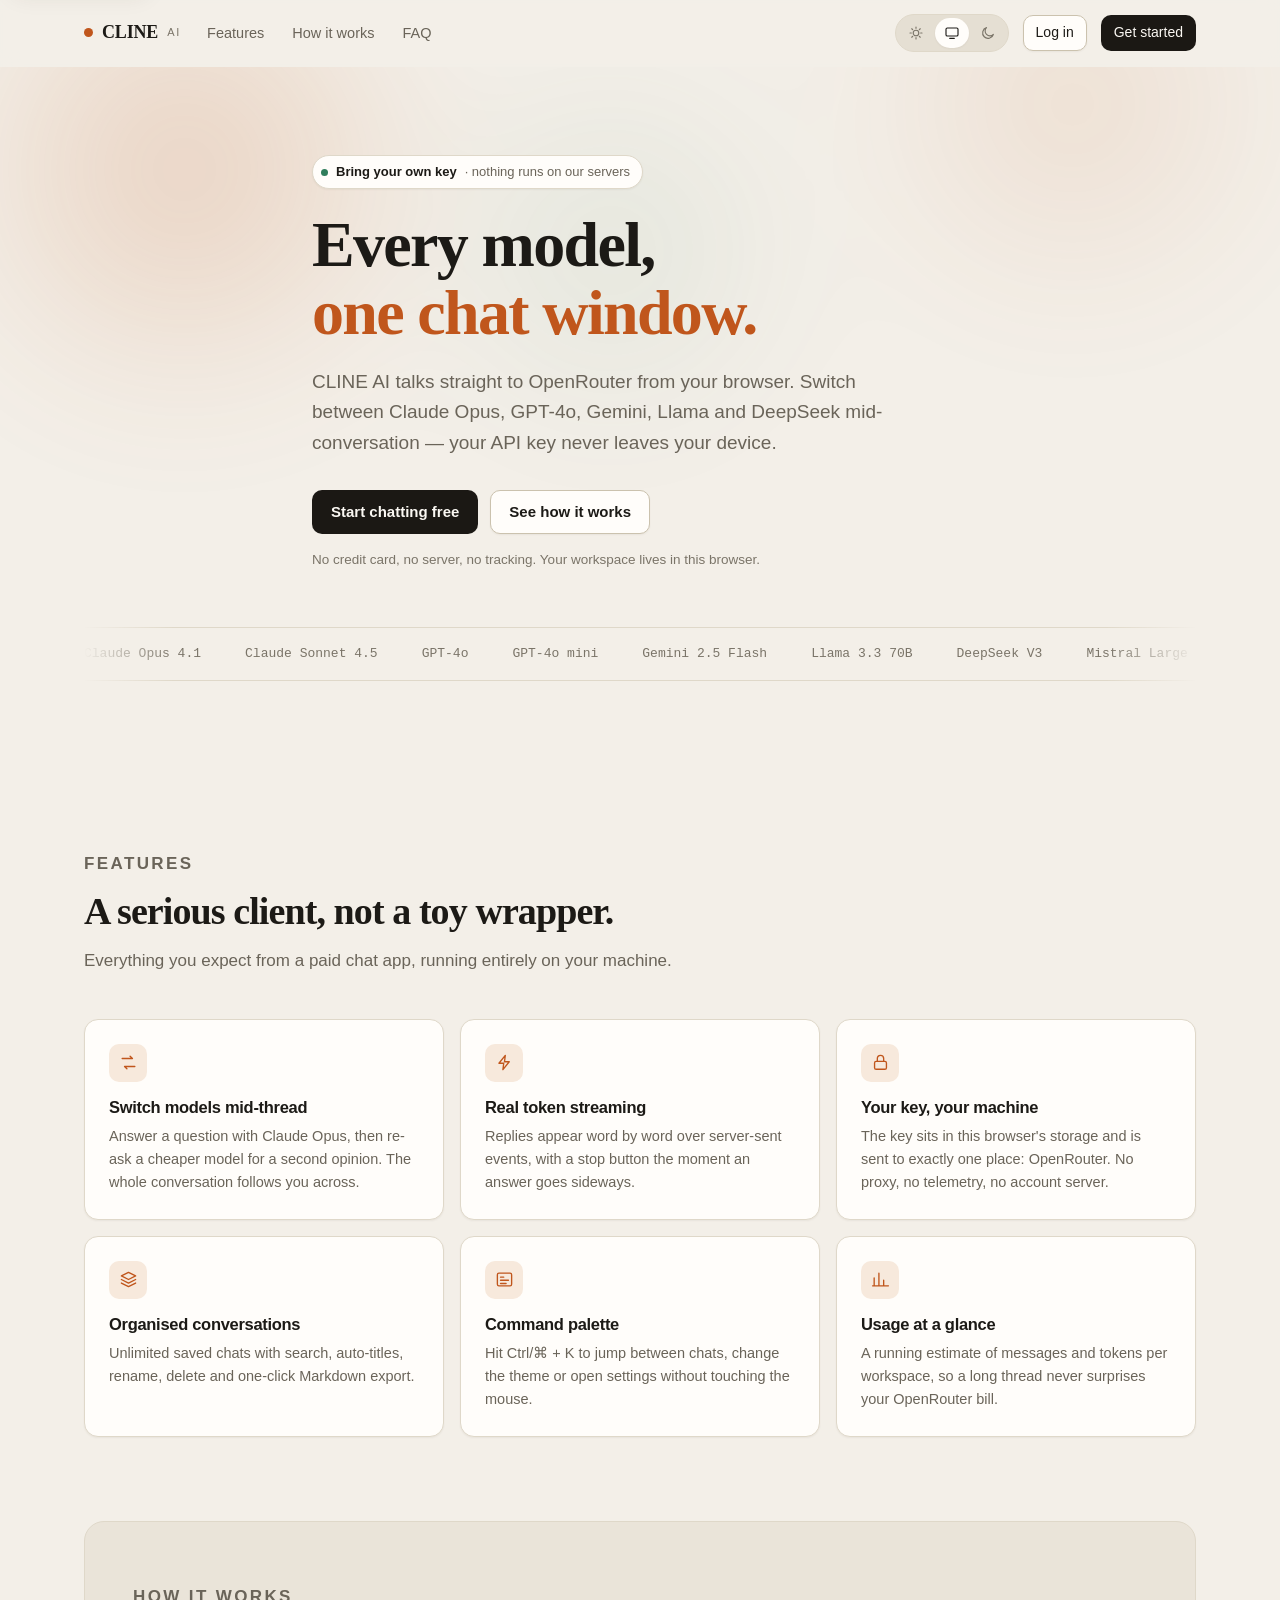
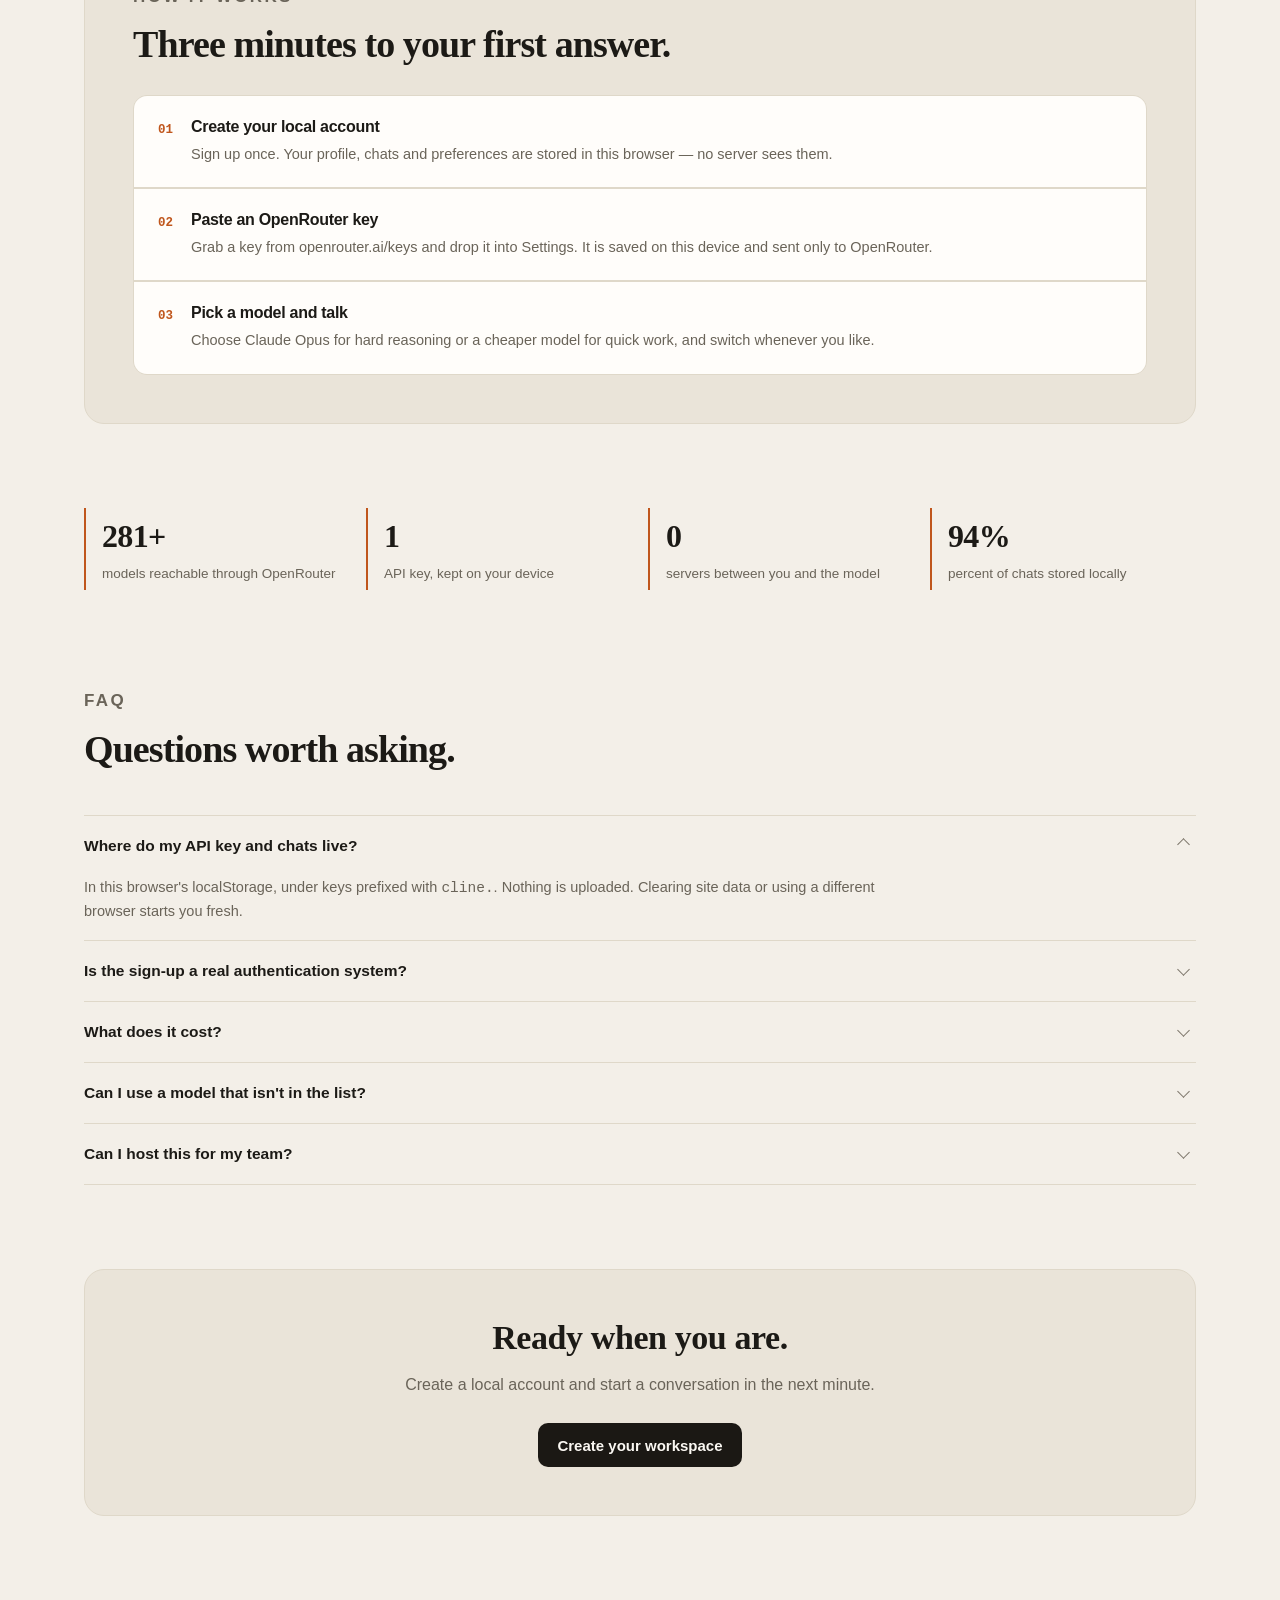
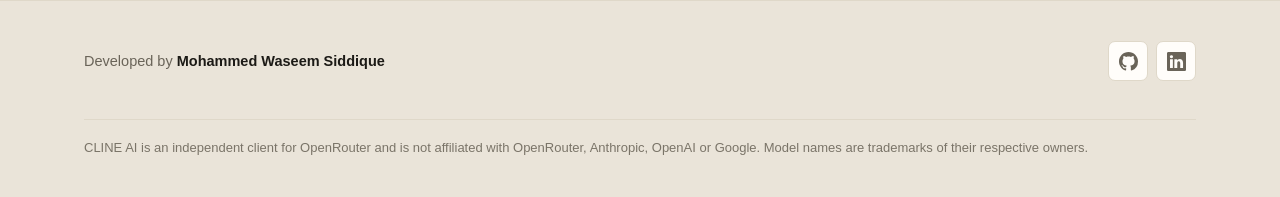
==== index.html @ dcaf340c "First Version" ====
<!doctype html>
<html lang="en">
<head>
<meta charset="utf-8" />
<meta name="viewport" content="width=device-width, initial-scale=1, viewport-fit=cover" />
<title>CLINE AI — one chat window for every model</title>
<meta name="description" content="CLINE AI is a browser-native chat client for OpenRouter. Switch between Claude, GPT, Gemini, Llama and DeepSeek in one window, with your key kept on your own device." />
<link rel="icon" href="data:image/svg+xml,%3Csvg xmlns='http://www.w3.org/2000/svg' viewBox='0 0 32 32'%3E%3Crect width='32' height='32' rx='7' fill='%23C0561C'/%3E%3Crect x='9' y='7' width='2.6' height='18' rx='1.3' fill='white'/%3E%3Crect x='15' y='12' width='8' height='2.6' rx='1.3' fill='white'/%3E%3Crect x='15' y='18' width='5' height='2.6' rx='1.3' fill='white'/%3E%3C/svg%3E" />
<link rel="stylesheet" href="assets/css/base.css" />
<link rel="stylesheet" href="assets/css/landing.css" />
<script>(function(){try{var p=localStorage.getItem("cline.theme")||"system";var d=p==="dark"||(p==="system"&&matchMedia("(prefers-color-scheme: dark)").matches);document.documentElement.setAttribute("data-theme",d?"dark":"light");}catch(e){}})();</script>
</head>
<body>
<div class="splash" id="splash" aria-hidden="true">
  <div class="splash-mark"><span></span></div>
  <p>Cline AI</p>
</div>
<a class="skip" href="#main">Skip to content</a>

<header class="nav" id="nav">
  <div class="wrap nav-in">
    <a class="brand" href="index.html"><b>CLINE</b><span>AI</span></a>
    <nav class="nav-links" aria-label="Sections">
      <a href="#features">Features</a>
      <a href="#how">How it works</a>
      <a href="#faq">FAQ</a>
    </nav>
    <div class="grow"></div>
    <div class="theme-switch" id="themeSwitch" role="group" aria-label="Colour theme">
      <button type="button" data-theme-set="light" aria-label="Light theme" title="Light">
        <svg viewBox="0 0 24 24" aria-hidden="true"><circle cx="12" cy="12" r="4.2"/><path d="M12 3v2M12 19v2M3 12h2M19 12h2M5.6 5.6l1.4 1.4M17 17l1.4 1.4M18.4 5.6L17 7M7 17l-1.4 1.4"/></svg>
      </button>
      <button type="button" data-theme-set="system" aria-label="Match system theme" title="System">
        <svg viewBox="0 0 24 24" aria-hidden="true"><rect x="3" y="4.5" width="18" height="12" rx="2"/><path d="M8.5 20h7"/></svg>
      </button>
      <button type="button" data-theme-set="dark" aria-label="Dark theme" title="Dark">
        <svg viewBox="0 0 24 24" aria-hidden="true"><path d="M20 14.2A8.2 8.2 0 1 1 9.8 4a6.6 6.6 0 0 0 10.2 10.2z"/></svg>
      </button>
    </div>
    <a class="btn secondary sm" href="auth.html" id="navLogin">Log in</a>
    <a class="btn sm" href="auth.html?mode=signup" id="navCta">Get started</a>
  </div>
</header>

<main id="main">
  <section class="hero">
    <div class="aurora" aria-hidden="true"><i></i><i></i><i></i></div>
    <div class="wrap hero-in">
      <span class="pill reveal"><span class="dot"></span> <b>Bring your own key</b> · nothing runs on our servers</span>
      <h1 class="reveal">Every model,<br /><em>one chat window.</em></h1>
      <p class="lede reveal">CLINE AI talks straight to OpenRouter from your browser. Switch between Claude Opus, GPT-4o, Gemini, Llama and DeepSeek mid-conversation — your API key never leaves your device.</p>
      <div class="cta reveal">
        <a class="btn" href="auth.html?mode=signup" id="heroCta">Start chatting free</a>
        <a class="btn secondary" href="#how">See how it works</a>
      </div>
      <p class="microcopy reveal">No credit card, no server, no tracking. Your workspace lives in this browser.</p>
    </div>
    <div class="wrap">
      <div class="marquee reveal" aria-hidden="true">
        <div class="marquee-track" id="track"></div>
      </div>
    </div>
  </section>

  <section id="features">
    <div class="wrap">
      <div class="sec-head reveal">
        <p class="eyebrow">FEATURES</p>
        <h2>A serious client, not a toy wrapper.</h2>
        <p>Everything you expect from a paid chat app, running entirely on your machine.</p>
      </div>
      <div class="grid" id="featureGrid"></div>
    </div>
  </section>

  <section id="how" style="padding-top:0">
    <div class="wrap">
      <div class="panel">
        <div class="sec-head reveal" style="margin-bottom:28px">
          <p class="eyebrow">HOW IT WORKS</p>
          <h2>Three minutes to your first answer.</h2>
        </div>
        <div class="steps reveal">
          <div class="step"><b></b><div><h3>Create your local account</h3><p>Sign up once. Your profile, chats and preferences are stored in this browser — no server sees them.</p></div></div>
          <div class="step"><b></b><div><h3>Paste an OpenRouter key</h3><p>Grab a key from openrouter.ai/keys and drop it into Settings. It is saved on this device and sent only to OpenRouter.</p></div></div>
          <div class="step"><b></b><div><h3>Pick a model and talk</h3><p>Choose Claude Opus for hard reasoning or a cheaper model for quick work, and switch whenever you like.</p></div></div>
        </div>
      </div>
    </div>
  </section>

  <section style="padding-top:0">
    <div class="wrap">
      <div class="stats reveal" id="stats">
        <div class="stat"><b data-count="300">0</b><span>models reachable through OpenRouter</span></div>
        <div class="stat"><b data-count="1">0</b><span>API key, kept on your device</span></div>
        <div class="stat"><b data-count="0">0</b><span>servers between you and the model</span></div>
        <div class="stat"><b data-count="100">0</b><span>percent of chats stored locally</span></div>
      </div>
    </div>
  </section>

  <section id="faq" style="padding-top:0">
    <div class="wrap">
      <div class="sec-head reveal">
        <p class="eyebrow">FAQ</p>
        <h2>Questions worth asking.</h2>
      </div>
      <div class="faq reveal">
        <details open><summary>Where do my API key and chats live?</summary><p>In this browser's localStorage, under keys prefixed with <code>cline.</code>. Nothing is uploaded. Clearing site data or using a different browser starts you fresh.</p></details>
        <details><summary>Is the sign-up a real authentication system?</summary><p>No — and that is deliberate. Accounts are created and verified locally so the app can keep separate workspaces per person on a shared machine. There is no backend, so treat it as a profile switcher rather than a security boundary.</p></details>
        <details><summary>What does it cost?</summary><p>The app is free. You pay OpenRouter directly for whatever tokens you use, at their per-model rates.</p></details>
        <details><summary>Can I use a model that isn't in the list?</summary><p>Yes. Settings has an "Other model ID" field that accepts any identifier listed on openrouter.ai/models.</p></details>
        <details><summary>Can I host this for my team?</summary><p>You can, but put a small proxy in front of OpenRouter that holds the key server-side. A browser-held key is visible to anyone using that browser.</p></details>
      </div>
    </div>
  </section>

  <section style="padding-top:0">
    <div class="wrap">
      <div class="panel reveal" style="text-align:center">
        <h2 style="font-size:clamp(24px,3.4vw,34px)">Ready when you are.</h2>
        <p style="margin:14px auto 26px;color:var(--ink-2);max-width:32rem">Create a local account and start a conversation in the next minute.</p>
        <a class="btn" href="auth.html?mode=signup">Create your workspace</a>
      </div>
    </div>
  </section>
</main>

<footer class="site">
  <div class="wrap foot">
    <p class="credit">Developed by <b>Mohammed Waseem Siddique</b></p>
    <div class="grow"></div>
    <div class="socials">
      <a href="https://github.com/waseem-siddique/" target="_blank" rel="noopener noreferrer" aria-label="GitHub profile of Mohammed Waseem Siddique" title="GitHub">
        <svg viewBox="0 0 16 16" aria-hidden="true"><path d="M8 0C3.58 0 0 3.58 0 8c0 3.54 2.29 6.53 5.47 7.59.4.07.55-.17.55-.38 0-.19-.01-.82-.01-1.49-2.01.37-2.53-.49-2.69-.94-.09-.23-.48-.94-.82-1.13-.28-.15-.68-.52-.01-.53.63-.01 1.08.58 1.23.82.72 1.21 1.87.87 2.33.66.07-.52.28-.87.51-1.07-1.78-.2-3.64-.89-3.64-3.95 0-.87.31-1.59.82-2.15-.08-.2-.36-1.02.08-2.12 0 0 .67-.21 2.2.82.64-.18 1.32-.27 2-.27.68 0 1.36.09 2 .27 1.53-1.04 2.2-.82 2.2-.82.44 1.1.16 1.92.08 2.12.51.56.82 1.27.82 2.15 0 3.07-1.87 3.75-3.65 3.95.29.25.54.73.54 1.48 0 1.07-.01 1.93-.01 2.2 0 .21.15.46.55.38A8.01 8.01 0 0 0 16 8c0-4.42-3.58-8-8-8z"/></svg>
      </a>
      <a href="https://www.linkedin.com/in/waseemop/" target="_blank" rel="noopener noreferrer" aria-label="LinkedIn profile of Mohammed Waseem Siddique" title="LinkedIn">
        <svg viewBox="0 0 16 16" aria-hidden="true"><path d="M0 1.15C0 .51.53 0 1.18 0h13.64C15.47 0 16 .51 16 1.15v13.7c0 .64-.53 1.15-1.18 1.15H1.18C.53 16 0 15.49 0 14.85V1.15zM4.94 13.4V6.17H2.54v7.23h2.4zM3.74 5.18c.84 0 1.36-.55 1.36-1.24-.02-.71-.52-1.24-1.34-1.24-.82 0-1.36.53-1.36 1.24 0 .69.52 1.24 1.32 1.24h.02zm2.5 8.22h2.4V9.35c0-.21.02-.43.08-.58.17-.43.56-.88 1.21-.88.85 0 1.19.65 1.19 1.6v3.91h2.4V9.22c0-2.22-1.18-3.25-2.76-3.25-1.29 0-1.86.71-2.18 1.2h.02V6.17h-2.4c.03.68 0 7.23 0 7.23z"/></svg>
      </a>
    </div>
    <p class="legal">CLINE AI is an independent client for OpenRouter and is not affiliated with OpenRouter, Anthropic, OpenAI or Google. Model names are trademarks of their respective owners.</p>
  </div>
</footer>

<script src="assets/js/core.js"></script>
<script src="assets/js/landing.js"></script>
</body>
</html>
---- assets/css/base.css ----
/* CLINE AI — design tokens, primitives, shared components */
:root{
  --canvas:#F3EFE8; --surface:#EAE4D9; --raised:#FFFDFA; --sunken:#E5DFD3;
  --border:#DFD8C9; --border-strong:#CBC2AE;
  --ink:#1C1A16; --ink-2:#6A6459; --ink-3:#7A7468;
  --accent:#C0561C; --accent-hover:#A64814; --accent-ink:#FFFFFF; --accent-soft:#F7E9DC;
  --btn-ink:#1B1814; --btn-ink-hover:#332E27; --btn-ink-text:#FBF8F3;
  --good:#2F7D5B; --info:#4E7FB8; --danger:#B03D2C; --danger-soft:#F8E7E3;
  --shadow-1:0 1px 2px rgba(60,48,32,.06);
  --shadow-2:0 2px 4px rgba(60,48,32,.06),0 8px 24px rgba(60,48,32,.09);
  --shadow-3:0 2px 6px rgba(60,48,32,.08),0 18px 48px rgba(45,35,22,.16);
  --r-sm:7px; --r:10px; --r-lg:14px; --r-xl:20px;
  --sans:-apple-system,BlinkMacSystemFont,"Segoe UI",Roboto,Helvetica,Arial,sans-serif;
  --display:Georgia,"Iowan Old Style","Palatino Linotype","Book Antiqua",Palatino,"Times New Roman",serif;
  --mono:ui-monospace,SFMono-Regular,Menlo,Consolas,"Liberation Mono",monospace;
  --measure:46rem;
  --ease:cubic-bezier(.2,.7,.2,1);
  --fast:140ms; --mid:260ms; --slow:520ms;
}
:root[data-theme="dark"]{
  --canvas:#131211; --surface:#1B1A18; --raised:#201F1C; --sunken:#0C0B0A;
  --border:rgba(245,240,230,.12); --border-strong:rgba(245,240,230,.26);
  --ink:#F6F2EA; --ink-2:rgba(246,242,234,.70); --ink-3:rgba(246,242,234,.52);
  --accent:#E08347; --accent-hover:#EE9558; --accent-ink:#191510; --accent-soft:rgba(224,131,71,.15);
  --btn-ink:#F0EAE0; --btn-ink-hover:#FFFFFF; --btn-ink-text:#181510;
  --good:#5BBE8C; --info:#6D9DD6; --danger:#E8897A; --danger-soft:rgba(232,137,122,.13);
  --shadow-1:0 1px 2px rgba(0,0,0,.45);
  --shadow-2:0 2px 4px rgba(0,0,0,.45),0 8px 24px rgba(0,0,0,.5);
  --shadow-3:0 2px 6px rgba(0,0,0,.5),0 18px 48px rgba(0,0,0,.6);
}
*,*::before,*::after{box-sizing:border-box}
[hidden]{display:none !important}
html,body{height:100%}
html{-webkit-text-size-adjust:100%}
body{
  margin:0;background:var(--canvas);color:var(--ink);
  font:16px/1.55 var(--sans);-webkit-font-smoothing:antialiased;text-rendering:optimizeLegibility;
}
h1,h2,h3,h4{margin:0;font-weight:600;letter-spacing:-.018em;line-height:1.18}
.display,.hero h1,.sec-head h2,.welcome h1,.auth-card h1,.sheet h2,.stat b,.panel h2{font-family:var(--display);font-weight:600;letter-spacing:-.012em}
p{margin:0}
a{color:var(--accent)}
button,input,select,textarea{font:inherit;color:inherit}
:focus-visible{outline:2px solid var(--accent);outline-offset:2px;border-radius:4px}
.sr{position:absolute;width:1px;height:1px;overflow:hidden;clip:rect(0 0 0 0);white-space:nowrap}
.skip{position:absolute;left:12px;top:-60px;z-index:60;background:var(--raised);border:1px solid var(--border);border-radius:var(--r);padding:10px 14px;box-shadow:var(--shadow-2)}
.skip:focus{top:12px}

/* ---- buttons ---- */
.btn{
  display:inline-flex;align-items:center;justify-content:center;gap:8px;
  min-height:44px;padding:0 18px;border-radius:var(--r);
  border:1px solid transparent;background:var(--btn-ink);color:var(--btn-ink-text);
  font-size:15px;font-weight:550;cursor:pointer;text-decoration:none;white-space:nowrap;
  transition:background var(--fast) var(--ease),transform var(--fast) var(--ease),box-shadow var(--fast) var(--ease),border-color var(--fast) var(--ease),color var(--fast) var(--ease);
}
.btn:hover{background:var(--btn-ink-hover)}
.btn.accent{background:var(--accent);color:var(--accent-ink)}
.btn.accent:hover{background:var(--accent-hover)}
.btn:active{transform:translateY(1px)}
.btn[disabled]{opacity:.45;cursor:default;transform:none}
.btn.secondary{background:var(--raised);color:var(--ink);border-color:var(--border-strong);box-shadow:var(--shadow-1)}
.btn.secondary:hover{border-color:var(--ink-3);background:var(--surface)}
.btn.quiet{background:transparent;color:var(--ink-2);border-color:transparent;box-shadow:none}
.btn.quiet:hover{background:var(--surface);color:var(--ink)}
.btn.sm{min-height:36px;padding:0 12px;font-size:14px;font-weight:500}
.btn.icon{min-width:40px;min-height:40px;padding:0;border-radius:var(--r-sm)}
.btn.block{width:100%}
.btn.danger{background:transparent;color:var(--danger);border-color:transparent}
.btn.danger:hover{background:var(--danger-soft)}

/* ---- fields ---- */
.field{margin-bottom:18px}
.field > label{display:block;font-size:11.5px;font-weight:600;letter-spacing:.1em;text-transform:uppercase;color:var(--ink-2);margin-bottom:7px}
.field .note{margin-top:6px;font-size:13px;color:var(--ink-3)}
.field .note.err{color:var(--danger)}
.input,select.input,textarea.input{
  width:100%;min-height:46px;padding:11px 13px;
  background:var(--raised);color:var(--ink);
  border:1px solid var(--border-strong);border-radius:var(--r);
  transition:border-color var(--fast) var(--ease),box-shadow var(--fast) var(--ease);
}
.input:focus,select.input:focus,textarea.input:focus{outline:none;border-color:var(--accent);box-shadow:0 0 0 3px var(--accent-soft)}
textarea.input{min-height:92px;resize:vertical;line-height:1.5}
.input.mono{font-family:var(--mono);font-size:13.5px}
.row{display:flex;gap:8px}
.row .input{flex:1;min-width:0}
.seg{display:inline-flex;background:var(--sunken);border:1px solid var(--border);border-radius:var(--r);padding:3px;gap:2px}
.seg button{
  min-height:34px;padding:0 12px;border:0;border-radius:var(--r-sm);background:transparent;
  color:var(--ink-2);font-size:13.5px;cursor:pointer;transition:background var(--fast),color var(--fast);
}
.seg button:hover{color:var(--ink)}
.seg button[aria-pressed="true"]{background:var(--raised);color:var(--ink);box-shadow:var(--shadow-1)}

/* ---- dialogs ---- */
dialog{
  width:min(34rem,calc(100vw - 28px));max-height:min(88dvh,46rem);overflow:auto;padding:0;
  background:var(--raised);color:var(--ink);
  border:1px solid var(--border);border-radius:var(--r-lg);box-shadow:var(--shadow-3);
}
dialog::backdrop{background:rgba(10,12,18,.5);backdrop-filter:blur(2px)}
.sheet{padding:22px}
.sheet header{display:flex;align-items:flex-start;gap:12px;margin-bottom:18px}
.sheet header div{flex:1}
.sheet h2{font-size:18px}
.sheet header p{margin-top:4px;font-size:13.5px;color:var(--ink-2)}
.sheet footer{display:flex;align-items:center;gap:10px;margin-top:22px}
.sheet footer .grow{flex:1}
@media (prefers-reduced-motion: no-preference){
  dialog[open]{animation:pop var(--mid) var(--ease)}
  dialog[open]::backdrop{animation:fade var(--mid) var(--ease)}
}
@keyframes pop{from{opacity:0;transform:translateY(10px) scale(.985)}}
@keyframes fade{from{opacity:0}}

/* ---- toasts ---- */
#toasts{position:fixed;z-index:80;bottom:18px;left:50%;transform:translateX(-50%);display:flex;flex-direction:column;gap:8px;width:min(26rem,calc(100vw - 24px));pointer-events:none}
.toast{
  display:flex;gap:10px;align-items:center;
  background:var(--raised);border:1px solid var(--border);border-left:3px solid var(--accent);
  border-radius:var(--r);padding:11px 14px;font-size:14px;box-shadow:var(--shadow-2);pointer-events:auto;
}
.toast.good{border-left-color:var(--good)}
.toast.bad{border-left-color:var(--danger)}
@media (prefers-reduced-motion: no-preference){.toast{animation:slide var(--mid) var(--ease)}}
@keyframes slide{from{opacity:0;transform:translateY(12px)}}

/* ---- theme switch ---- */
.theme-switch{display:inline-flex;align-items:center;gap:2px;background:var(--sunken);border:1px solid var(--border);border-radius:999px;padding:3px}
.theme-switch button{
  width:34px;height:30px;display:grid;place-items:center;border:0;border-radius:999px;
  background:transparent;color:var(--ink-3);cursor:pointer;transition:background var(--fast),color var(--fast)
}
.theme-switch button:hover{color:var(--ink)}
.theme-switch button[aria-pressed="true"]{background:var(--raised);color:var(--ink);box-shadow:var(--shadow-1)}
.theme-switch svg{width:16px;height:16px;fill:none;stroke:currentColor;stroke-width:1.7;stroke-linecap:round;stroke-linejoin:round}

/* ---- brand + code copy ---- */
.brand{display:inline-flex;align-items:center;gap:9px;text-decoration:none;color:var(--ink)}
.brand::before{content:"";width:9px;height:9px;border-radius:50%;background:var(--accent);flex:0 0 auto}
.brand b{font-family:var(--display);font-size:18px;font-weight:600;letter-spacing:-.01em}
.brand span{font-size:11px;letter-spacing:.16em;color:var(--ink-3);text-transform:uppercase}
.copy-code{
  background:transparent;border:1px solid var(--border);border-radius:5px;
  padding:3px 9px;font-size:11.5px;color:var(--ink-3);cursor:pointer;
  transition:color var(--fast),border-color var(--fast),background var(--fast)
}
.copy-code:hover{color:var(--ink);border-color:var(--border-strong);background:var(--raised)}

/* ---- splash ---- */
.splash{
  position:fixed;inset:0;z-index:120;display:grid;place-content:center;justify-items:center;gap:26px;
  background:var(--canvas);
}
.splash.out{opacity:0;pointer-events:none;transition:opacity 260ms var(--ease)}
.splash-mark{
  width:62px;height:62px;border-radius:50%;
  border:1.5px solid var(--border-strong);border-top-color:var(--accent);
  display:grid;place-items:center;
}
.splash-mark span{width:11px;height:11px;border-radius:50%;background:var(--accent);display:block}
@media (prefers-reduced-motion: no-preference){
  .splash-mark{animation:spin 900ms linear infinite}
  .splash-mark span{animation:breathe 1.4s var(--ease) infinite}
}
@keyframes spin{to{transform:rotate(360deg)}}
@keyframes breathe{50%{transform:scale(.72);opacity:.6}}
.splash p{
  font-family:var(--display);font-size:16.5px;letter-spacing:.34em;text-transform:uppercase;
  color:var(--ink-3);margin:0;padding-left:.34em
}
---- assets/css/landing.css ----
/* CLINE AI — landing + auth (CampusPulse theme) */
.wrap{width:100%;max-width:1160px;margin:0 auto;padding:0 24px}
@media (max-width:640px){.wrap{padding:0 18px}}

/* ---- nav ---- */
.nav{position:sticky;top:0;z-index:40;background:color-mix(in srgb,var(--canvas) 86%,transparent);backdrop-filter:blur(10px);border-bottom:1px solid transparent;transition:border-color var(--mid) var(--ease)}
.nav.stuck{border-bottom-color:var(--border)}
.nav-in{display:flex;align-items:center;gap:14px;height:66px}
.nav-in .grow{flex:1}
.nav-links{display:flex;gap:4px}
.nav-links a{padding:8px 12px;border-radius:var(--r-sm);color:var(--ink-2);text-decoration:none;font-size:14.5px;transition:background var(--fast),color var(--fast)}
.nav-links a:hover{background:var(--surface);color:var(--ink)}
@media (max-width:860px){.nav-links{display:none}}

/* ---- hero ---- */
.hero{position:relative;overflow:hidden;padding:88px 0 72px}
.aurora{position:absolute;inset:-30% -10% auto -10%;height:660px;z-index:0;pointer-events:none;filter:blur(70px);opacity:.42}
.aurora i{position:absolute;display:block;border-radius:50%}
.aurora i:nth-child(1){width:44vw;height:44vw;left:2%;top:4%;background:radial-gradient(circle,var(--accent),transparent 66%);opacity:.5}
.aurora i:nth-child(2){width:38vw;height:38vw;right:6%;top:0;background:radial-gradient(circle,#C0561C,transparent 66%);opacity:.30}
.aurora i:nth-child(3){width:34vw;height:34vw;left:34%;top:26%;background:radial-gradient(circle,#2F7D5B,transparent 66%);opacity:.22}
@media (prefers-reduced-motion: no-preference){
  .aurora i:nth-child(1){animation:drift 19s var(--ease) infinite alternate}
  .aurora i:nth-child(2){animation:drift 23s var(--ease) infinite alternate-reverse}
  .aurora i:nth-child(3){animation:drift 27s var(--ease) infinite alternate}
}
@keyframes drift{to{transform:translate3d(6%,8%,0) scale(1.12)}}
.hero-in{position:relative;z-index:1;max-width:44rem}
.pill{
  display:inline-flex;align-items:center;gap:8px;margin-bottom:22px;
  padding:6px 12px 6px 8px;border:1px solid var(--border);border-radius:999px;
  background:var(--raised);box-shadow:var(--shadow-1);font-size:13px;color:var(--ink-2)
}
.pill b{color:var(--ink);font-weight:550}
.dot{width:7px;height:7px;border-radius:50%;background:var(--good)}
@media (prefers-reduced-motion: no-preference){.dot{animation:pulse 2.4s ease-in-out infinite}}
@keyframes pulse{50%{box-shadow:0 0 0 5px color-mix(in srgb,var(--good) 26%,transparent)}}
.hero h1{font-size:clamp(36px,6.4vw,64px);letter-spacing:-.026em;line-height:1.06}
.hero h1 em{font-style:normal;color:var(--accent)}
.hero .lede{margin-top:20px;font-size:clamp(16px,2.1vw,19px);line-height:1.6;color:var(--ink-2);max-width:36rem}
.cta{display:flex;flex-wrap:wrap;gap:12px;margin-top:32px}
.microcopy{margin-top:16px;font-size:13.5px;color:var(--ink-3)}

/* model marquee */
.marquee{position:relative;z-index:1;margin-top:56px;border-top:1px solid var(--border);border-bottom:1px solid var(--border);padding:16px 0;overflow:hidden;
  mask-image:linear-gradient(90deg,transparent,#000 8%,#000 92%,transparent)}
.marquee-track{display:flex;gap:44px;width:max-content}
@media (prefers-reduced-motion: no-preference){.marquee-track{animation:scroll 34s linear infinite}}
@keyframes scroll{to{transform:translateX(-50%)}}
.marquee-track span{font-family:var(--mono);font-size:13px;color:var(--ink-3);white-space:nowrap}

/* ---- sections ---- */
section{padding:84px 0}
.sec-head{max-width:38rem;margin-bottom:44px}
.eyebrow{font-size:11.5px;font-weight:600;letter-spacing:.14em;text-transform:uppercase;color:var(--accent);margin-bottom:12px}
.sec-head h2{font-size:clamp(26px,3.6vw,38px);letter-spacing:-.024em}
.sec-head p{margin-top:14px;color:var(--ink-2);font-size:17px}

.grid{display:grid;gap:16px;grid-template-columns:repeat(3,1fr)}
@media (max-width:900px){.grid{grid-template-columns:repeat(2,1fr)}}
@media (max-width:620px){.grid{grid-template-columns:1fr}}
.card{
  background:var(--raised);border:1px solid var(--border);border-radius:var(--r-lg);padding:24px;
  box-shadow:var(--shadow-1);transition:transform var(--mid) var(--ease),box-shadow var(--mid) var(--ease),border-color var(--mid) var(--ease)
}
.card:hover{transform:translateY(-3px);box-shadow:var(--shadow-2);border-color:var(--border-strong)}
.card .ico{width:38px;height:38px;display:grid;place-items:center;border-radius:10px;background:var(--accent-soft);color:var(--accent);margin-bottom:16px}
.card .ico svg{width:19px;height:19px;fill:none;stroke:currentColor;stroke-width:1.7;stroke-linecap:round;stroke-linejoin:round}
.card h3{font-size:16.5px}
.card p{margin-top:8px;font-size:14.5px;color:var(--ink-2);line-height:1.6}

.steps{counter-reset:s;display:grid;gap:2px;background:var(--border);border:1px solid var(--border);border-radius:var(--r-lg);overflow:hidden}
.step{background:var(--raised);padding:22px 24px;display:flex;gap:18px;align-items:flex-start}
.step b{counter-increment:s;font-family:var(--mono);font-size:12.5px;color:var(--accent);padding-top:3px}
.step b::before{content:counter(s,decimal-leading-zero)}
.step h3{font-size:16px}
.step p{margin-top:6px;color:var(--ink-2);font-size:14.5px}

.stats{display:grid;grid-template-columns:repeat(4,1fr);gap:16px}
@media (max-width:760px){.stats{grid-template-columns:repeat(2,1fr)}}
.stat{border-left:2px solid var(--accent);padding:4px 0 4px 16px}
.stat b{display:block;font-size:clamp(24px,3.4vw,32px);letter-spacing:-.02em}
.stat span{font-size:13.5px;color:var(--ink-2)}

.panel{background:var(--surface);border:1px solid var(--border);border-radius:var(--r-xl);padding:clamp(24px,4vw,48px)}
.faq{border-top:1px solid var(--border)}
.faq details{border-bottom:1px solid var(--border)}
.faq summary{cursor:pointer;padding:18px 40px 18px 0;position:relative;font-weight:550;font-size:15.5px;list-style:none}
.faq summary::-webkit-details-marker{display:none}
.faq summary::after{content:"";position:absolute;right:8px;top:24px;width:9px;height:9px;border-right:1.6px solid var(--ink-3);border-bottom:1.6px solid var(--ink-3);transform:rotate(45deg);transition:transform var(--fast) var(--ease)}
.faq details[open] summary::after{transform:rotate(-135deg)}
.faq p{padding:0 0 18px;color:var(--ink-2);font-size:14.5px;max-width:52rem}

/* ---- footer ---- */
footer.site{border-top:1px solid var(--border);padding:40px 0;background:var(--surface)}
.foot{display:flex;flex-wrap:wrap;align-items:center;gap:16px}
.foot .grow{flex:1}
.credit{font-size:14.5px;color:var(--ink-2)}
.credit b{color:var(--ink);font-weight:550}
.socials{display:flex;gap:8px}
.socials a{
  width:40px;height:40px;display:grid;place-items:center;border-radius:var(--r-sm);
  border:1px solid var(--border);background:var(--raised);color:var(--ink-2);
  transition:color var(--fast),border-color var(--fast),transform var(--fast)
}
.socials a:hover{color:var(--ink);border-color:var(--ink-3);transform:translateY(-2px)}
.socials svg{width:19px;height:19px;fill:currentColor}
.legal{width:100%;margin-top:22px;padding-top:18px;border-top:1px solid var(--border);font-size:13px;color:var(--ink-3)}

/* ---- scroll reveal ---- */
@media (prefers-reduced-motion: no-preference){
  .reveal{opacity:0;transform:translateY(16px);transition:opacity var(--slow) var(--ease),transform var(--slow) var(--ease)}
  .reveal.in{opacity:1;transform:none}
}

/* ---- auth ---- */
.auth-page{min-height:100dvh;display:grid;grid-template-columns:1.05fr .95fr}
@media (max-width:900px){.auth-page{grid-template-columns:1fr}}
.auth-aside{
  position:relative;overflow:hidden;padding:44px;display:flex;flex-direction:column;gap:28px;
  background:#121110;color:#F6F2EA;border-right:1px solid rgba(255,255,255,.08)
}
.auth-aside::before,.auth-aside::after{content:"";position:absolute;border-radius:50%;filter:blur(80px);pointer-events:none}
.auth-aside::before{width:38rem;height:38rem;top:-12rem;right:-14rem;background:radial-gradient(circle,rgba(192,86,28,.55),transparent 65%)}
.auth-aside::after{width:30rem;height:30rem;bottom:-12rem;left:-10rem;background:radial-gradient(circle,rgba(47,125,91,.40),transparent 65%)}
.auth-aside > *{position:relative;z-index:1}
.auth-aside .brand{color:#F6F2EA}
.auth-aside .brand span{color:rgba(246,242,234,.55)}
.auth-hero{margin-top:auto}
.auth-hero h2{font-family:var(--display);font-size:clamp(34px,4.4vw,54px);line-height:1.04;letter-spacing:-.022em}
.auth-hero p{margin-top:20px;font-size:15.5px;line-height:1.62;color:rgba(246,242,234,.72);max-width:26rem}
.auth-stat{margin-top:34px;padding-left:16px;border-left:2px solid var(--accent)}
.auth-stat b{display:block;font-family:var(--display);font-size:34px;letter-spacing:-.02em}
.auth-stat span{font-size:13px;color:rgba(246,242,234,.62)}
.auth-foot{margin-top:34px;font-size:12.5px;letter-spacing:.06em;color:rgba(246,242,234,.45)}
@media (max-width:900px){.auth-aside{display:none}}
.checks{display:grid;gap:12px;font-size:14.5px;color:rgba(246,242,234,.74)}
.checks div{display:flex;gap:10px;align-items:flex-start}
.checks svg{width:17px;height:17px;flex:0 0 auto;margin-top:3px;fill:none;stroke:#5BBE8C;stroke-width:2;stroke-linecap:round;stroke-linejoin:round}
.auth-main{display:flex;flex-direction:column;padding:24px;background:var(--canvas)}
.auth-card{width:100%;max-width:26rem;margin:auto;padding:8px 0}
.auth-card h1{font-size:30px;letter-spacing:-.018em}
.auth-card > p{margin-top:8px;margin-bottom:26px;color:var(--ink-2);font-size:14.5px}
.tabs{display:flex;gap:2px;background:var(--sunken);border:1px solid var(--border);border-radius:var(--r-lg);padding:4px;margin-bottom:26px}
.tabs button{flex:1;min-height:42px;border:0;border-radius:var(--r);background:transparent;color:var(--ink-2);font-size:14.5px;cursor:pointer;transition:background var(--fast),color var(--fast)}
.tabs button[aria-selected="true"]{background:var(--raised);color:var(--ink);box-shadow:var(--shadow-1)}
.meter{height:4px;border-radius:999px;background:var(--sunken);overflow:hidden;margin-top:8px}
.meter i{display:block;height:100%;width:0;background:var(--danger);transition:width var(--mid) var(--ease),background var(--mid)}
.meter.ok i{background:var(--good)}
.meter.mid i{background:#C98A1B}
.alt{margin-top:22px;font-size:14px;color:var(--ink-2);text-align:center}
.alt button{background:none;border:0;color:var(--accent);cursor:pointer;font-size:14px;padding:4px}
.formnote{margin:-6px 0 18px;padding:10px 12px;border-radius:var(--r);background:var(--danger-soft);border:1px solid var(--danger);color:var(--danger);font-size:13.5px}

/* developer credit inside the auth card (CampusPulse layout) */
.dev-credit{display:flex;align-items:center;gap:14px;margin-top:26px;padding-top:20px;border-top:1px solid var(--border)}
.dev-credit p{flex:1;min-width:0;font-size:12.5px;letter-spacing:.04em;color:var(--ink-2)}
.dev-credit p b{display:block;margin-top:2px;font-size:12.5px;font-weight:600;letter-spacing:.08em;text-transform:uppercase;color:var(--ink)}
.dev-credit .socials a{width:34px;height:34px}
.dev-credit .socials svg{width:16px;height:16px}
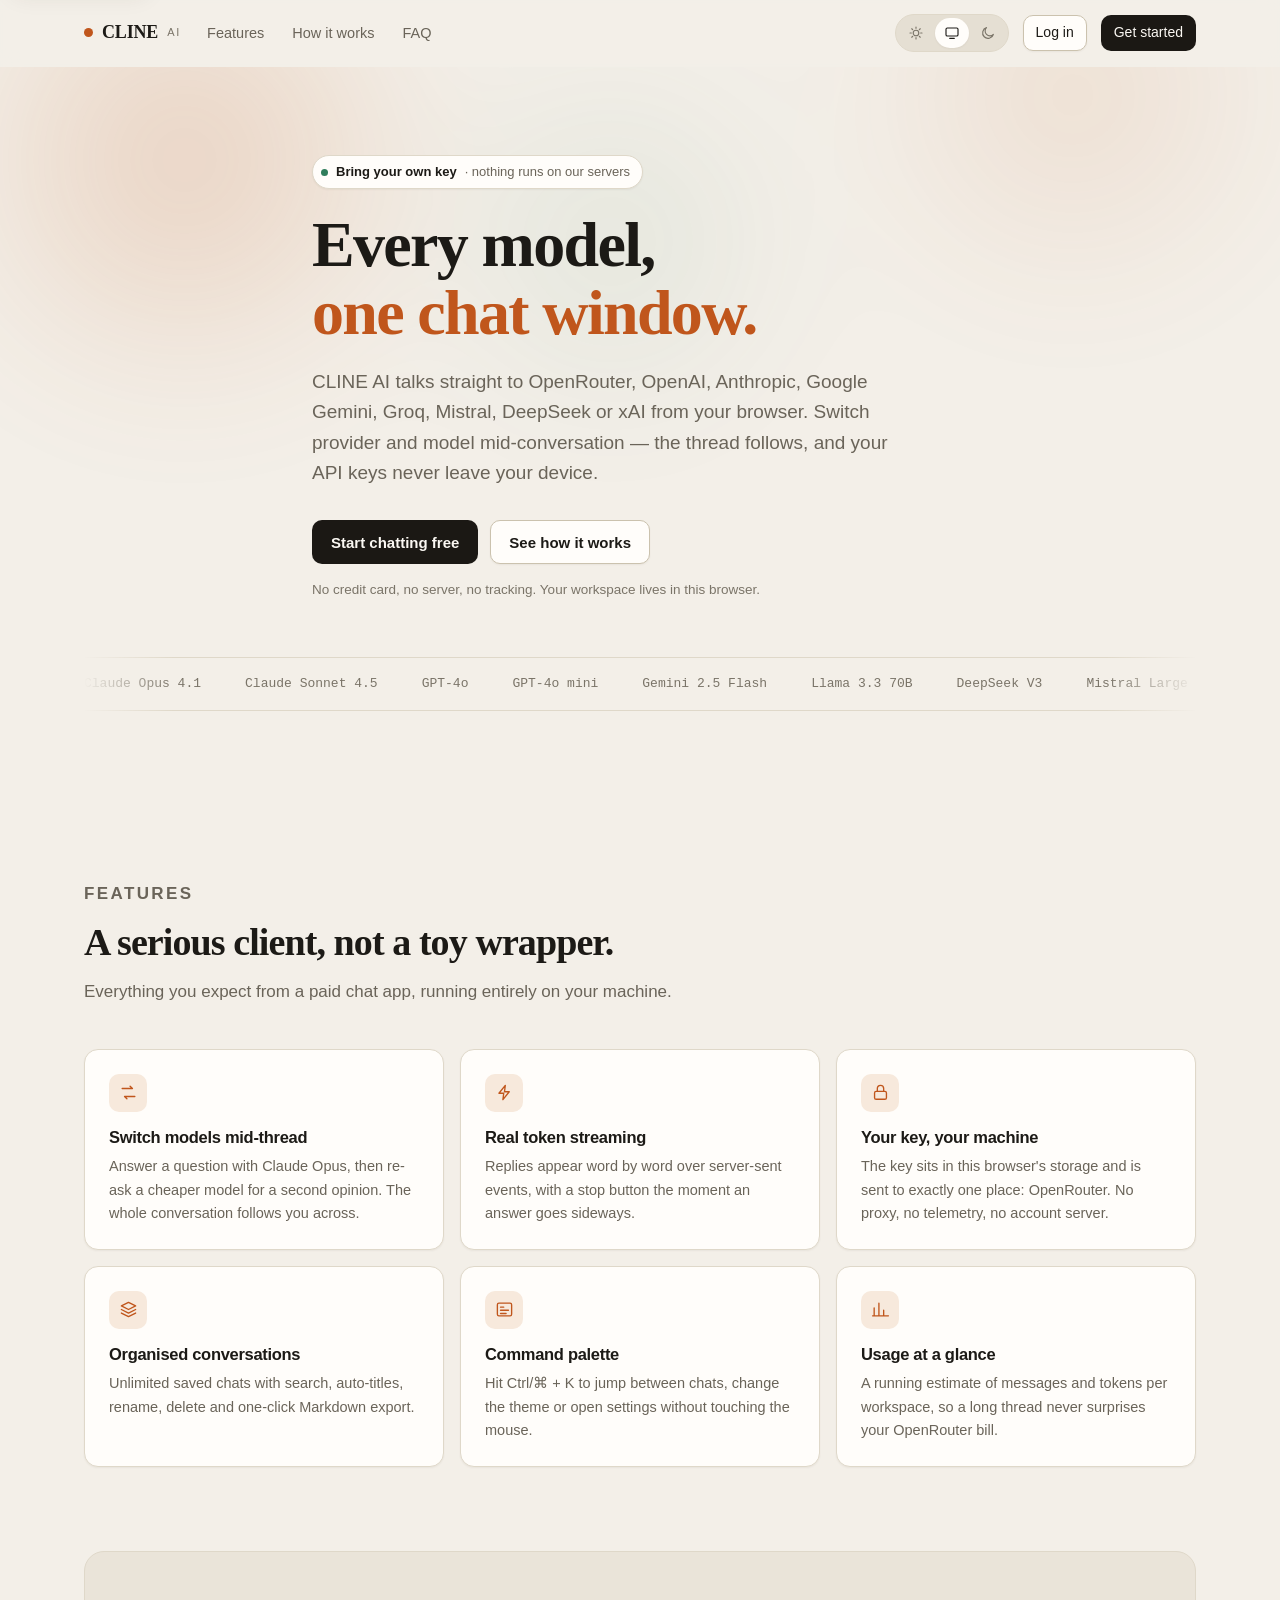
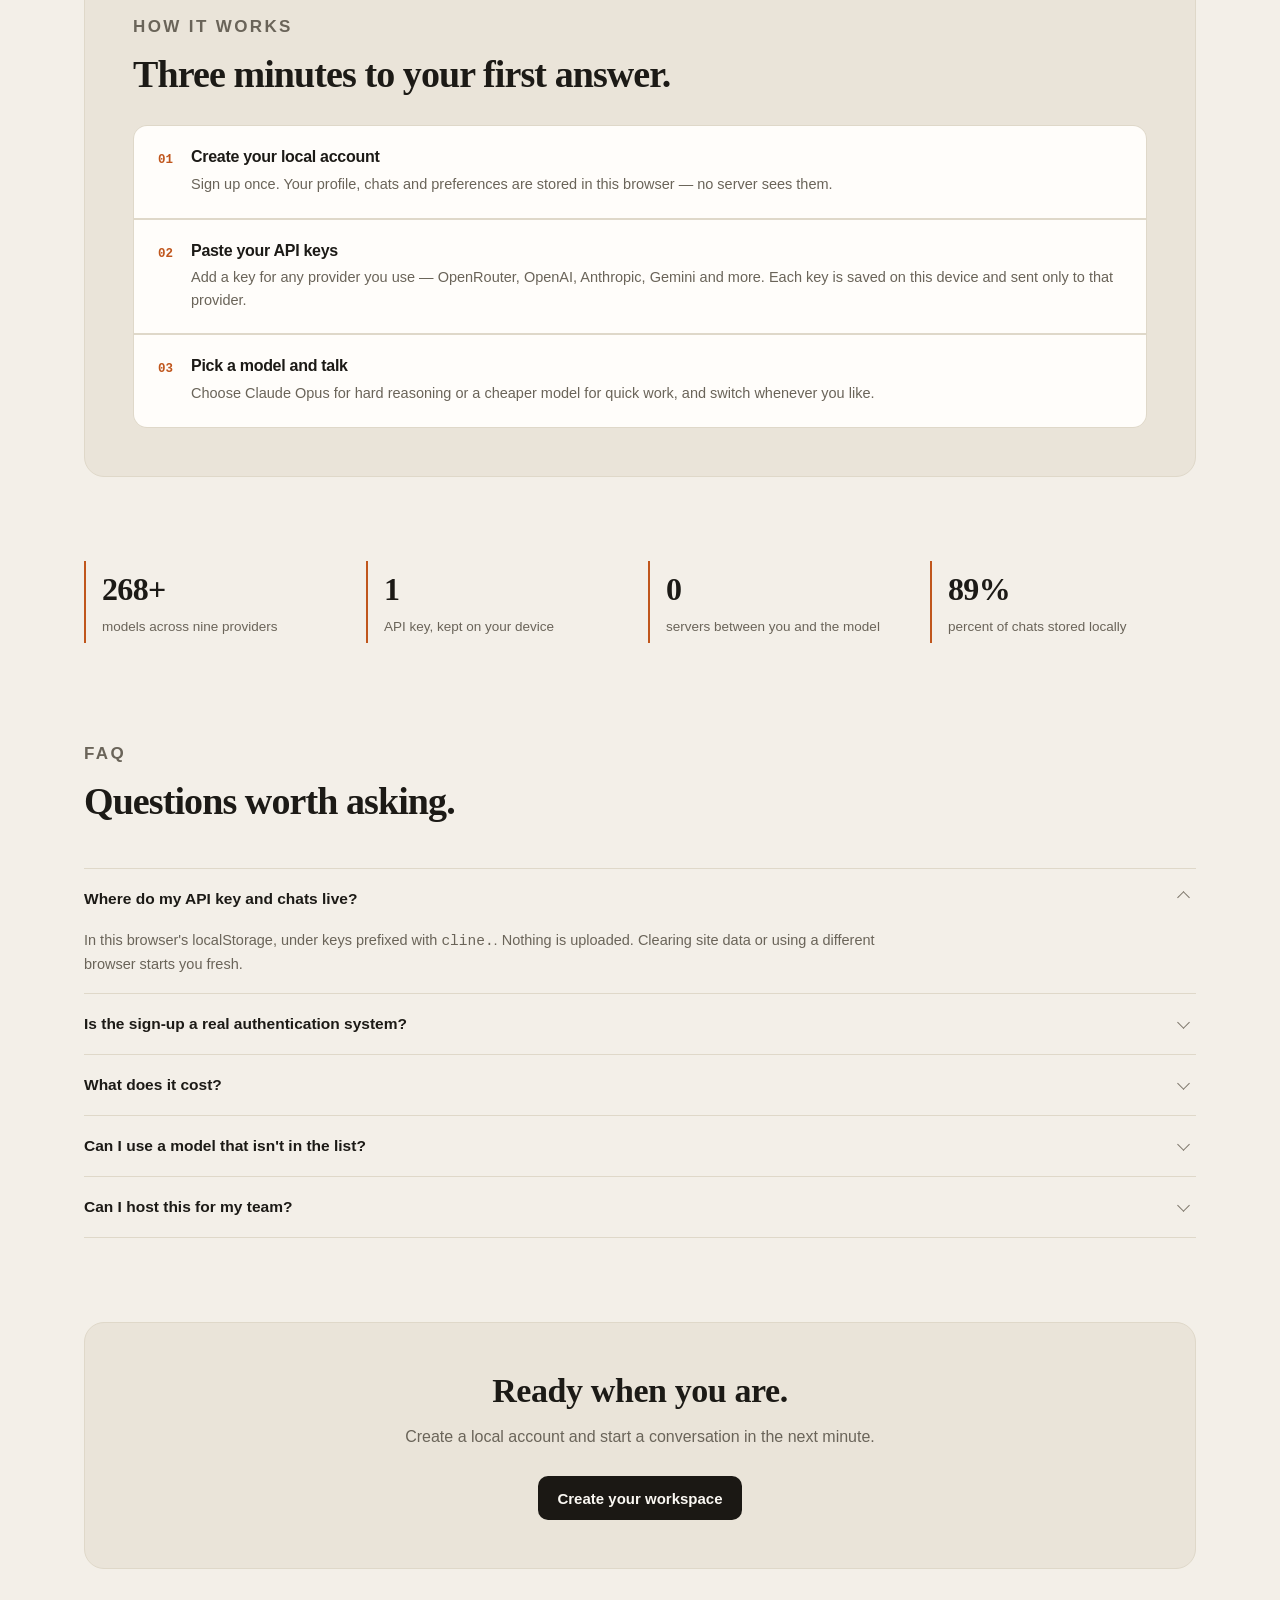
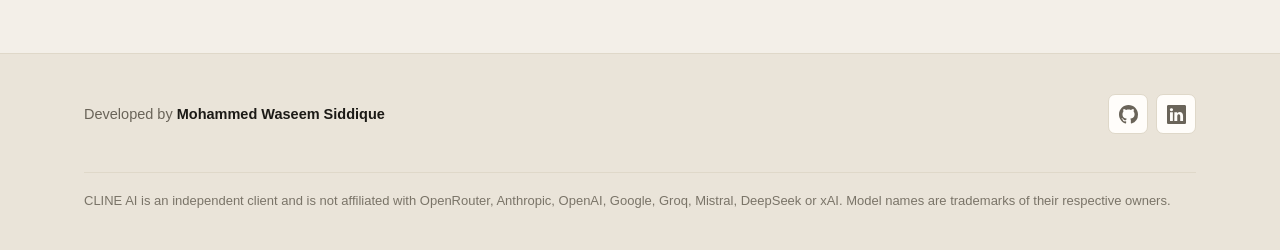
==== commit 48067e3d: "V2" ====
--- a/index.html
+++ b/index.html
@@ -4,7 +4,7 @@
 <meta charset="utf-8" />
 <meta name="viewport" content="width=device-width, initial-scale=1, viewport-fit=cover" />
 <title>CLINE AI — one chat window for every model</title>
-<meta name="description" content="CLINE AI is a browser-native chat client for OpenRouter. Switch between Claude, GPT, Gemini, Llama and DeepSeek in one window, with your key kept on your own device." />
+<meta name="description" content="CLINE AI is a browser-native chat client for OpenRouter, OpenAI, Anthropic, Gemini, Groq, Mistral, DeepSeek and xAI. Switch provider and model mid-conversation, with your keys kept on your own device." />
 <link rel="icon" href="data:image/svg+xml,%3Csvg xmlns='http://www.w3.org/2000/svg' viewBox='0 0 32 32'%3E%3Crect width='32' height='32' rx='7' fill='%23C0561C'/%3E%3Crect x='9' y='7' width='2.6' height='18' rx='1.3' fill='white'/%3E%3Crect x='15' y='12' width='8' height='2.6' rx='1.3' fill='white'/%3E%3Crect x='15' y='18' width='5' height='2.6' rx='1.3' fill='white'/%3E%3C/svg%3E" />
 <link rel="stylesheet" href="assets/css/base.css" />
 <link rel="stylesheet" href="assets/css/landing.css" />
@@ -48,7 +48,7 @@
     <div class="wrap hero-in">
       <span class="pill reveal"><span class="dot"></span> <b>Bring your own key</b> · nothing runs on our servers</span>
       <h1 class="reveal">Every model,<br /><em>one chat window.</em></h1>
-      <p class="lede reveal">CLINE AI talks straight to OpenRouter from your browser. Switch between Claude Opus, GPT-4o, Gemini, Llama and DeepSeek mid-conversation — your API key never leaves your device.</p>
+      <p class="lede reveal">CLINE AI talks straight to OpenRouter, OpenAI, Anthropic, Google Gemini, Groq, Mistral, DeepSeek or xAI from your browser. Switch provider and model mid-conversation — the thread follows, and your API keys never leave your device.</p>
       <div class="cta reveal">
         <a class="btn" href="auth.html?mode=signup" id="heroCta">Start chatting free</a>
         <a class="btn secondary" href="#how">See how it works</a>
@@ -82,7 +82,7 @@
         </div>
         <div class="steps reveal">
           <div class="step"><b></b><div><h3>Create your local account</h3><p>Sign up once. Your profile, chats and preferences are stored in this browser — no server sees them.</p></div></div>
-          <div class="step"><b></b><div><h3>Paste an OpenRouter key</h3><p>Grab a key from openrouter.ai/keys and drop it into Settings. It is saved on this device and sent only to OpenRouter.</p></div></div>
+          <div class="step"><b></b><div><h3>Paste your API keys</h3><p>Add a key for any provider you use — OpenRouter, OpenAI, Anthropic, Gemini and more. Each key is saved on this device and sent only to that provider.</p></div></div>
           <div class="step"><b></b><div><h3>Pick a model and talk</h3><p>Choose Claude Opus for hard reasoning or a cheaper model for quick work, and switch whenever you like.</p></div></div>
         </div>
       </div>
@@ -92,7 +92,7 @@
   <section style="padding-top:0">
     <div class="wrap">
       <div class="stats reveal" id="stats">
-        <div class="stat"><b data-count="300">0</b><span>models reachable through OpenRouter</span></div>
+        <div class="stat"><b data-count="300">0</b><span>models across nine providers</span></div>
         <div class="stat"><b data-count="1">0</b><span>API key, kept on your device</span></div>
         <div class="stat"><b data-count="0">0</b><span>servers between you and the model</span></div>
         <div class="stat"><b data-count="100">0</b><span>percent of chats stored locally</span></div>
@@ -109,9 +109,9 @@
       <div class="faq reveal">
         <details open><summary>Where do my API key and chats live?</summary><p>In this browser's localStorage, under keys prefixed with <code>cline.</code>. Nothing is uploaded. Clearing site data or using a different browser starts you fresh.</p></details>
         <details><summary>Is the sign-up a real authentication system?</summary><p>No — and that is deliberate. Accounts are created and verified locally so the app can keep separate workspaces per person on a shared machine. There is no backend, so treat it as a profile switcher rather than a security boundary.</p></details>
-        <details><summary>What does it cost?</summary><p>The app is free. You pay OpenRouter directly for whatever tokens you use, at their per-model rates.</p></details>
+        <details><summary>What does it cost?</summary><p>The app is free. You pay each provider directly for the tokens you use, at their own rates.</p></details>
         <details><summary>Can I use a model that isn't in the list?</summary><p>Yes. Settings has an "Other model ID" field that accepts any identifier listed on openrouter.ai/models.</p></details>
-        <details><summary>Can I host this for my team?</summary><p>You can, but put a small proxy in front of OpenRouter that holds the key server-side. A browser-held key is visible to anyone using that browser.</p></details>
+        <details><summary>Can I host this for my team?</summary><p>You can, but put a small proxy in front of the provider that holds the key server-side, then point CLINE AI at it with the custom base URL. A browser-held key is visible to anyone using that browser.</p></details>
       </div>
     </div>
   </section>
@@ -139,7 +139,7 @@
         <svg viewBox="0 0 16 16" aria-hidden="true"><path d="M0 1.15C0 .51.53 0 1.18 0h13.64C15.47 0 16 .51 16 1.15v13.7c0 .64-.53 1.15-1.18 1.15H1.18C.53 16 0 15.49 0 14.85V1.15zM4.94 13.4V6.17H2.54v7.23h2.4zM3.74 5.18c.84 0 1.36-.55 1.36-1.24-.02-.71-.52-1.24-1.34-1.24-.82 0-1.36.53-1.36 1.24 0 .69.52 1.24 1.32 1.24h.02zm2.5 8.22h2.4V9.35c0-.21.02-.43.08-.58.17-.43.56-.88 1.21-.88.85 0 1.19.65 1.19 1.6v3.91h2.4V9.22c0-2.22-1.18-3.25-2.76-3.25-1.29 0-1.86.71-2.18 1.2h.02V6.17h-2.4c.03.68 0 7.23 0 7.23z"/></svg>
       </a>
     </div>
-    <p class="legal">CLINE AI is an independent client for OpenRouter and is not affiliated with OpenRouter, Anthropic, OpenAI or Google. Model names are trademarks of their respective owners.</p>
+    <p class="legal">CLINE AI is an independent client and is not affiliated with OpenRouter, Anthropic, OpenAI, Google, Groq, Mistral, DeepSeek or xAI. Model names are trademarks of their respective owners.</p>
   </div>
 </footer>
 
